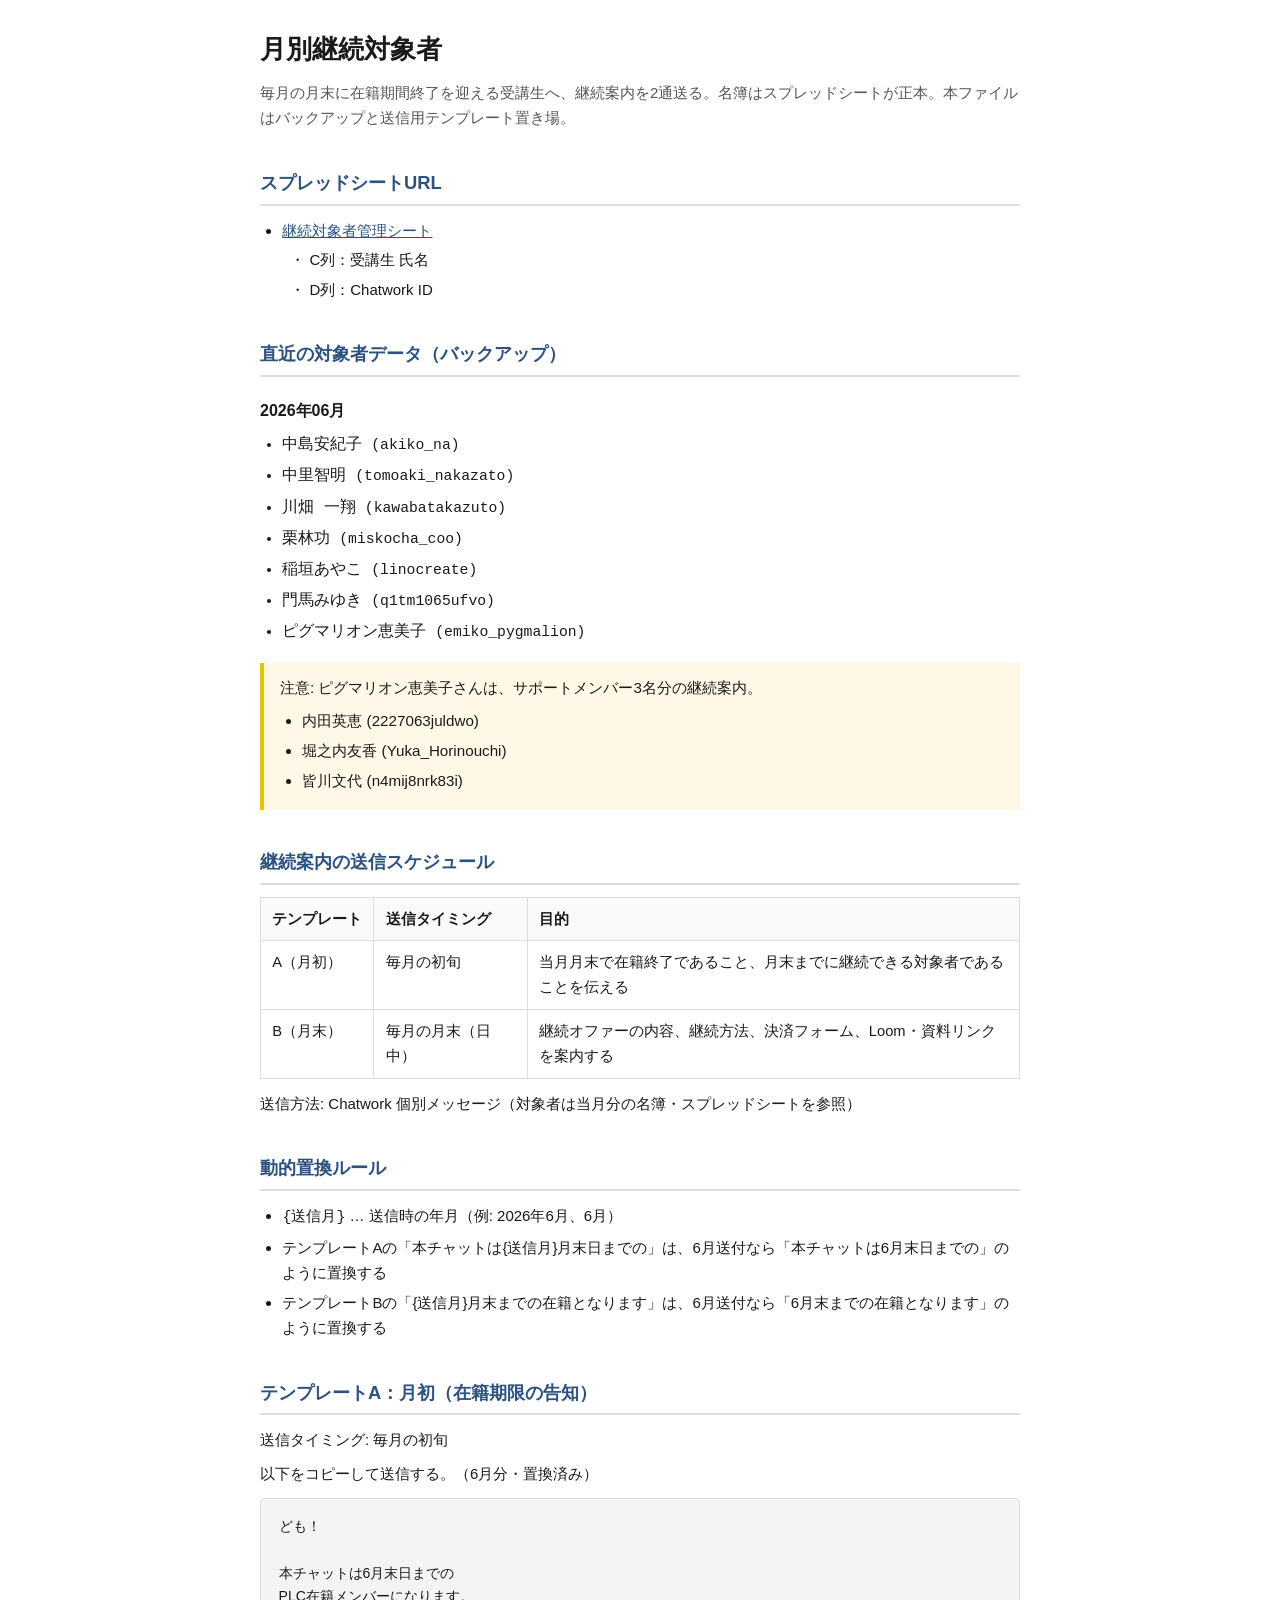
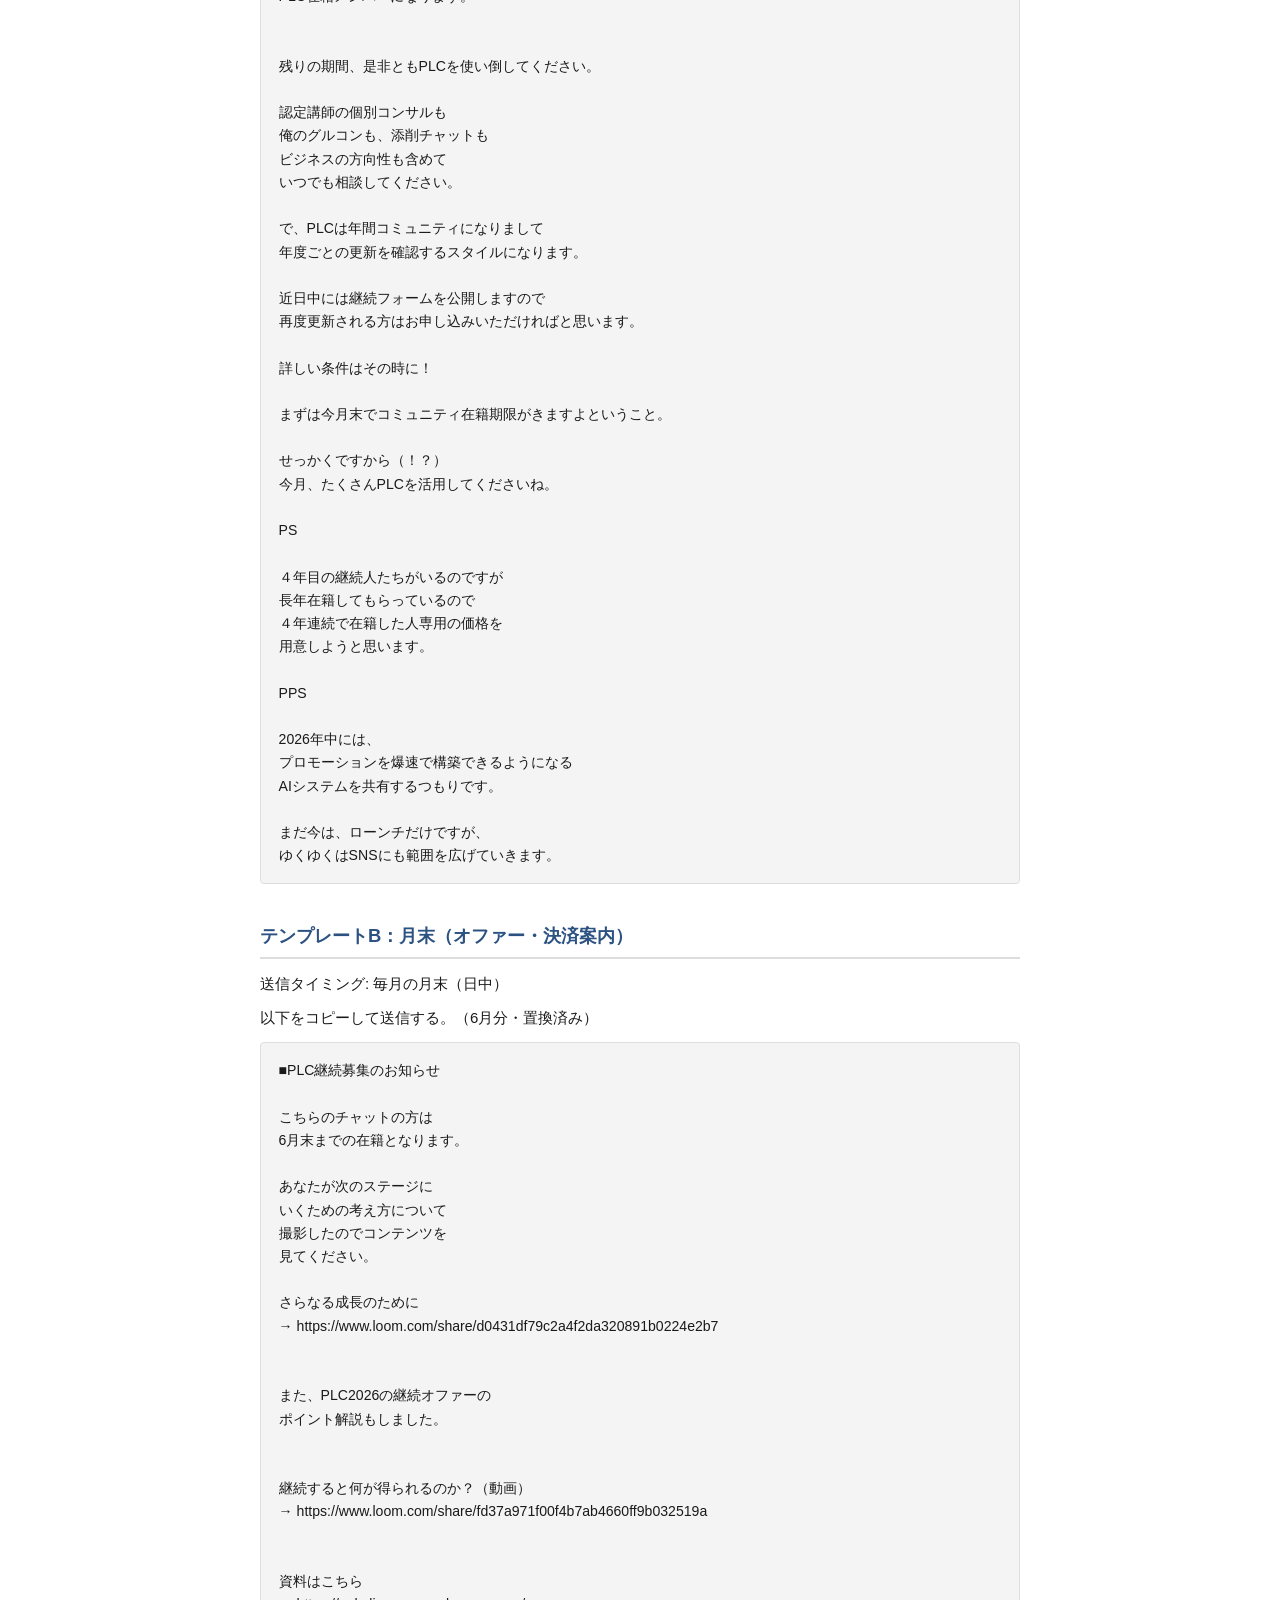
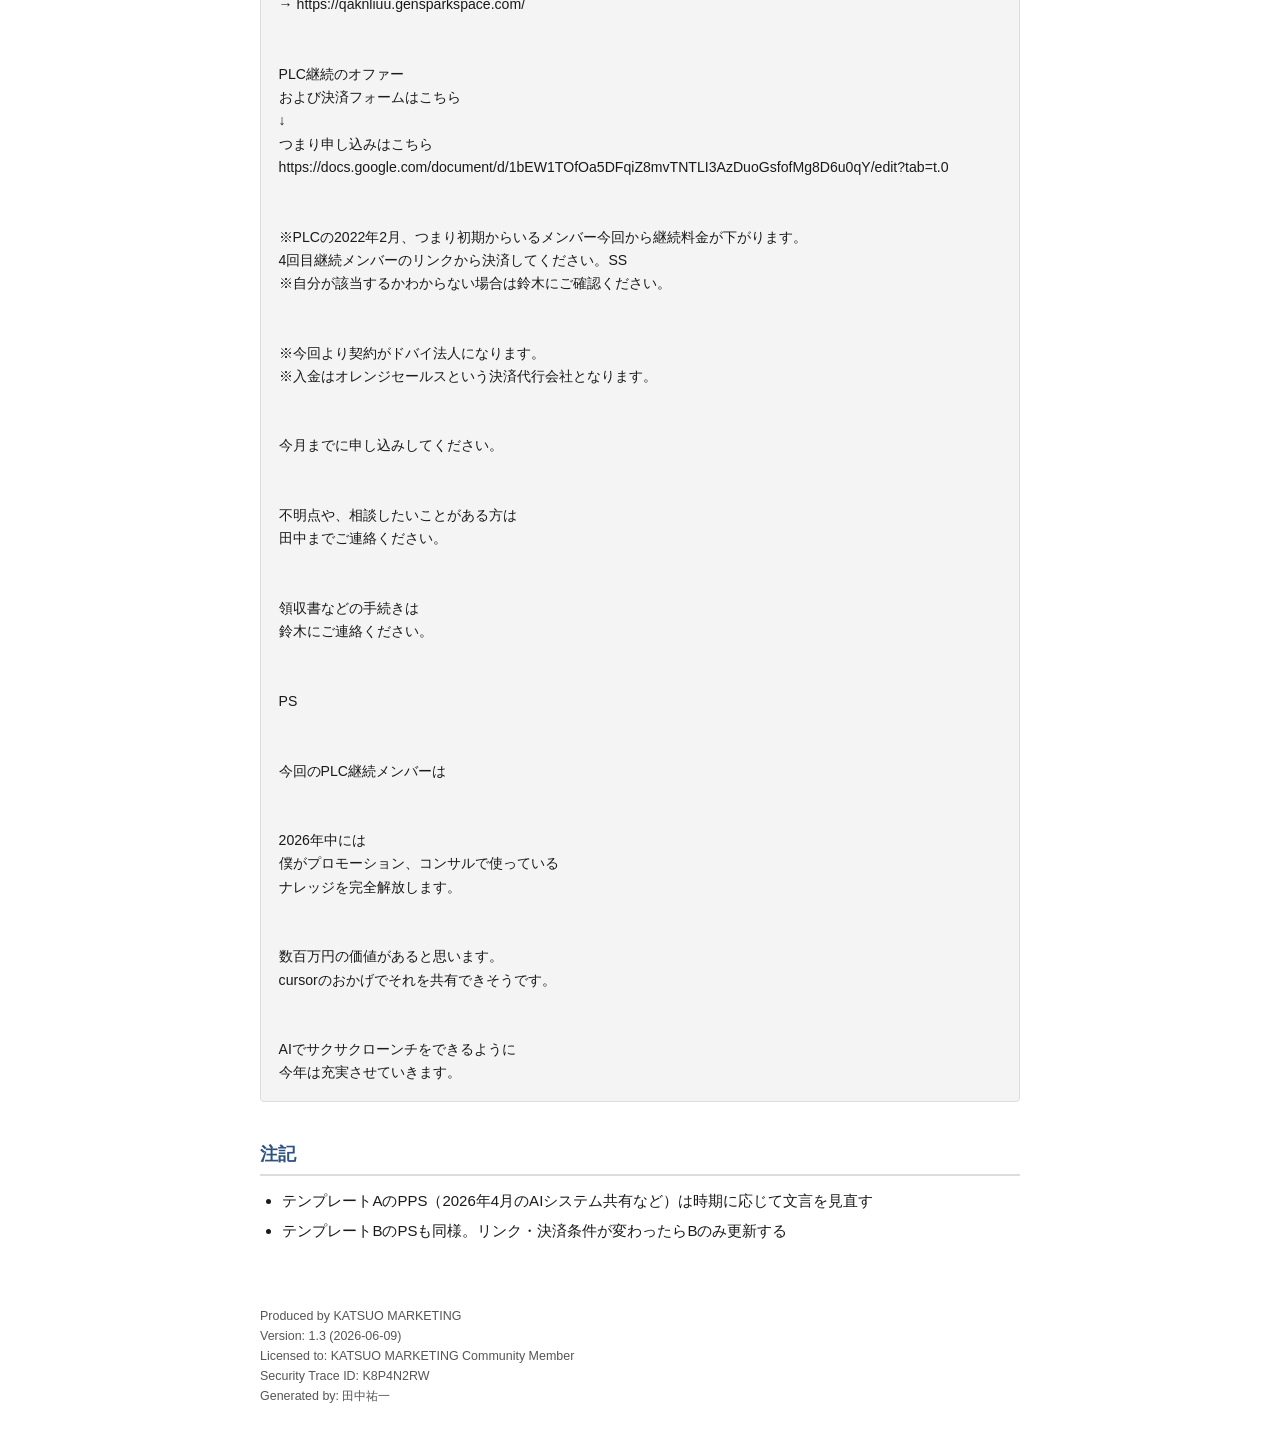
==== index.html @ 84ef6a15 "Add monthly continuation member page for GitHub Pages. Co-authored-by: Cursor <cursoragent@cursor.co" ====
<!DOCTYPE html>
<html lang="ja">
<head>
  <meta charset="UTF-8">
  <meta name="viewport" content="width=device-width, initial-scale=1.0">
  <title>月別継続対象者</title>
  <style>
    :root {
      --text: #1a1a1a;
      --muted: #555;
      --border: #ddd;
      --bg: #fafafa;
      --accent: #2c5282;
      --note-bg: #fff8e6;
      --note-border: #e6c200;
      --code-bg: #f4f4f4;
    }

    * { box-sizing: border-box; }

    body {
      margin: 0;
      padding: 2rem 1rem 3rem;
      font-family: "Hiragino Sans", "Hiragino Kaku Gothic ProN", "Yu Gothic", Meiryo, sans-serif;
      font-size: 15px;
      line-height: 1.7;
      color: var(--text);
      background: #fff;
    }

    .container {
      max-width: 760px;
      margin: 0 auto;
    }

    h1 {
      font-size: 1.6rem;
      margin: 0 0 0.75rem;
      line-height: 1.4;
    }

    h2 {
      font-size: 1.15rem;
      margin: 2.25rem 0 0.75rem;
      padding-bottom: 0.35rem;
      border-bottom: 2px solid var(--border);
      color: var(--accent);
    }

    h3 {
      font-size: 1rem;
      margin: 1.25rem 0 0.5rem;
      color: var(--text);
    }

    p { margin: 0.5rem 0; }

    ul {
      margin: 0.5rem 0;
      padding-left: 1.4rem;
    }

    li { margin: 0.25rem 0; }

    a { color: var(--accent); }

    table {
      width: 100%;
      border-collapse: collapse;
      margin: 0.75rem 0;
      font-size: 0.92rem;
    }

    th, td {
      border: 1px solid var(--border);
      padding: 0.55rem 0.7rem;
      text-align: left;
      vertical-align: top;
    }

    th {
      background: var(--bg);
      font-weight: 600;
      white-space: nowrap;
    }

    .lead {
      color: var(--muted);
      margin-bottom: 1.5rem;
    }

    .member-list li {
      font-family: "SF Mono", "Consolas", "Menlo", monospace;
      font-size: 0.92rem;
    }

    .member-list .name {
      font-family: inherit;
      font-size: 1rem;
    }

    .note {
      background: var(--note-bg);
      border-left: 4px solid var(--note-border);
      padding: 0.75rem 1rem;
      margin: 1rem 0;
      font-size: 0.95rem;
    }

    .note ul {
      margin-top: 0.5rem;
      margin-bottom: 0;
    }

    .template-block {
      background: var(--code-bg);
      border: 1px solid var(--border);
      border-radius: 4px;
      padding: 1rem 1.1rem;
      margin: 0.75rem 0 1rem;
      font-size: 0.88rem;
      line-height: 1.65;
      white-space: pre-wrap;
      word-break: break-word;
      overflow-x: auto;
    }

    .meta {
      margin-top: 3rem;
      padding-top: 1rem;
      font-size: 0.78rem;
      color: var(--muted);
      line-height: 1.6;
    }

    .sub-list {
      list-style: none;
      padding-left: 0.5rem;
      margin-top: 0.25rem;
    }

    .sub-list li::before {
      content: "・";
      margin-right: 0.25rem;
    }
  </style>
</head>
<body>
  <div class="container">
    <h1>月別継続対象者</h1>
    <p class="lead">毎月の月末に在籍期間終了を迎える受講生へ、継続案内を2通送る。名簿はスプレッドシートが正本。本ファイルはバックアップと送信用テンプレート置き場。</p>

    <h2>スプレッドシートURL</h2>
    <ul>
      <li><a href="https://docs.google.com/spreadsheets/d/1lRs3UuAnHOMv3fajl1opc0XC3Fh9GloGrffMXin7wsU/edit#gid=955661234" target="_blank" rel="noopener">継続対象者管理シート</a>
        <ul class="sub-list">
          <li>C列：受講生 氏名</li>
          <li>D列：Chatwork ID</li>
        </ul>
      </li>
    </ul>

    <h2>直近の対象者データ（バックアップ）</h2>
    <h3>2026年06月</h3>
    <ul class="member-list">
      <li><span class="name">中島安紀子</span> (akiko_na)</li>
      <li><span class="name">中里智明</span> (tomoaki_nakazato)</li>
      <li><span class="name">川畑 一翔</span> (kawabatakazuto)</li>
      <li><span class="name">栗林功</span> (miskocha_coo)</li>
      <li><span class="name">稲垣あやこ</span> (linocreate)</li>
      <li><span class="name">門馬みゆき</span> (q1tm1065ufvo)</li>
      <li><span class="name">ピグマリオン恵美子</span> (emiko_pygmalion)</li>
    </ul>
    <div class="note">
      注意: ピグマリオン恵美子さんは、サポートメンバー3名分の継続案内。
      <ul>
        <li>内田英恵 (2227063juldwo)</li>
        <li>堀之内友香 (Yuka_Horinouchi)</li>
        <li>皆川文代 (n4mij8nrk83i)</li>
      </ul>
    </div>

    <h2>継続案内の送信スケジュール</h2>
    <table>
      <thead>
        <tr>
          <th>テンプレート</th>
          <th>送信タイミング</th>
          <th>目的</th>
        </tr>
      </thead>
      <tbody>
        <tr>
          <td>A（月初）</td>
          <td>毎月の初旬</td>
          <td>当月月末で在籍終了であること、月末までに継続できる対象者であることを伝える</td>
        </tr>
        <tr>
          <td>B（月末）</td>
          <td>毎月の月末（日中）</td>
          <td>継続オファーの内容、継続方法、決済フォーム、Loom・資料リンクを案内する</td>
        </tr>
      </tbody>
    </table>
    <p>送信方法: Chatwork 個別メッセージ（対象者は当月分の名簿・スプレッドシートを参照）</p>

    <h2>動的置換ルール</h2>
    <ul>
      <li><code>{送信月}</code> … 送信時の年月（例: 2026年6月、6月）</li>
      <li>テンプレートAの「本チャットは{送信月}月末日までの」は、6月送付なら「本チャットは6月末日までの」のように置換する</li>
      <li>テンプレートBの「{送信月}月末までの在籍となります」は、6月送付なら「6月末までの在籍となります」のように置換する</li>
    </ul>

    <h2>テンプレートA：月初（在籍期限の告知）</h2>
    <p>送信タイミング: 毎月の初旬</p>
    <p>以下をコピーして送信する。（6月分・置換済み）</p>
    <div class="template-block">ども！

本チャットは6月末日までの
PLC在籍メンバーになります。


残りの期間、是非ともPLCを使い倒してください。

認定講師の個別コンサルも
俺のグルコンも、添削チャットも
ビジネスの方向性も含めて
いつでも相談してください。

で、PLCは年間コミュニティになりまして
年度ごとの更新を確認するスタイルになります。

近日中には継続フォームを公開しますので
再度更新される方はお申し込みいただければと思います。

詳しい条件はその時に！

まずは今月末でコミュニティ在籍期限がきますよということ。

せっかくですから（！？）
今月、たくさんPLCを活用してくださいね。

PS

４年目の継続人たちがいるのですが
長年在籍してもらっているので
４年連続で在籍した人専用の価格を
用意しようと思います。

PPS

2026年中には、
プロモーションを爆速で構築できるようになる
AIシステムを共有するつもりです。

まだ今は、ローンチだけですが、
ゆくゆくはSNSにも範囲を広げていきます。</div>

    <h2>テンプレートB：月末（オファー・決済案内）</h2>
    <p>送信タイミング: 毎月の月末（日中）</p>
    <p>以下をコピーして送信する。（6月分・置換済み）</p>
    <div class="template-block">■PLC継続募集のお知らせ

こちらのチャットの方は
6月末までの在籍となります。

あなたが次のステージに
いくための考え方について
撮影したのでコンテンツを
見てください。

さらなる成長のために
→ https://www.loom.com/share/d0431df79c2a4f2da320891b0224e2b7


また、PLC2026の継続オファーの
ポイント解説もしました。


継続すると何が得られるのか？（動画）
→ https://www.loom.com/share/fd37a971f00f4b7ab4660ff9b032519a


資料はこちら
→ https://qaknliuu.gensparkspace.com/


PLC継続のオファー
および決済フォームはこちら
↓
つまり申し込みはこちら
https://docs.google.com/document/d/1bEW1TOfOa5DFqiZ8mvTNTLI3AzDuoGsfofMg8D6u0qY/edit?tab=t.0


※PLCの2022年2月、つまり初期からいるメンバー今回から継続料金が下がります。
4回目継続メンバーのリンクから決済してください。SS
※自分が該当するかわからない場合は鈴木にご確認ください。


※今回より契約がドバイ法人になります。
※入金はオレンジセールスという決済代行会社となります。


今月までに申し込みしてください。


不明点や、相談したいことがある方は
田中までご連絡ください。


領収書などの手続きは
鈴木にご連絡ください。


PS


今回のPLC継続メンバーは


2026年中には
僕がプロモーション、コンサルで使っている
ナレッジを完全解放します。


数百万円の価値があると思います。
cursorのおかげでそれを共有できそうです。


AIでサクサクローンチをできるように
今年は充実させていきます。</div>

    <h2>注記</h2>
    <ul>
      <li>テンプレートAのPPS（2026年4月のAIシステム共有など）は時期に応じて文言を見直す</li>
      <li>テンプレートBのPSも同様。リンク・決済条件が変わったらBのみ更新する</li>
    </ul>

    <div class="meta">
      Produced by KATSUO MARKETING<br>
      Version: 1.3 (2026-06-09)<br>
      Licensed to: KATSUO MARKETING Community Member<br>
      Security Trace ID: K8P4N2RW<br>
      Generated by: 田中祐一
    </div>
  </div>
</body>
</html>
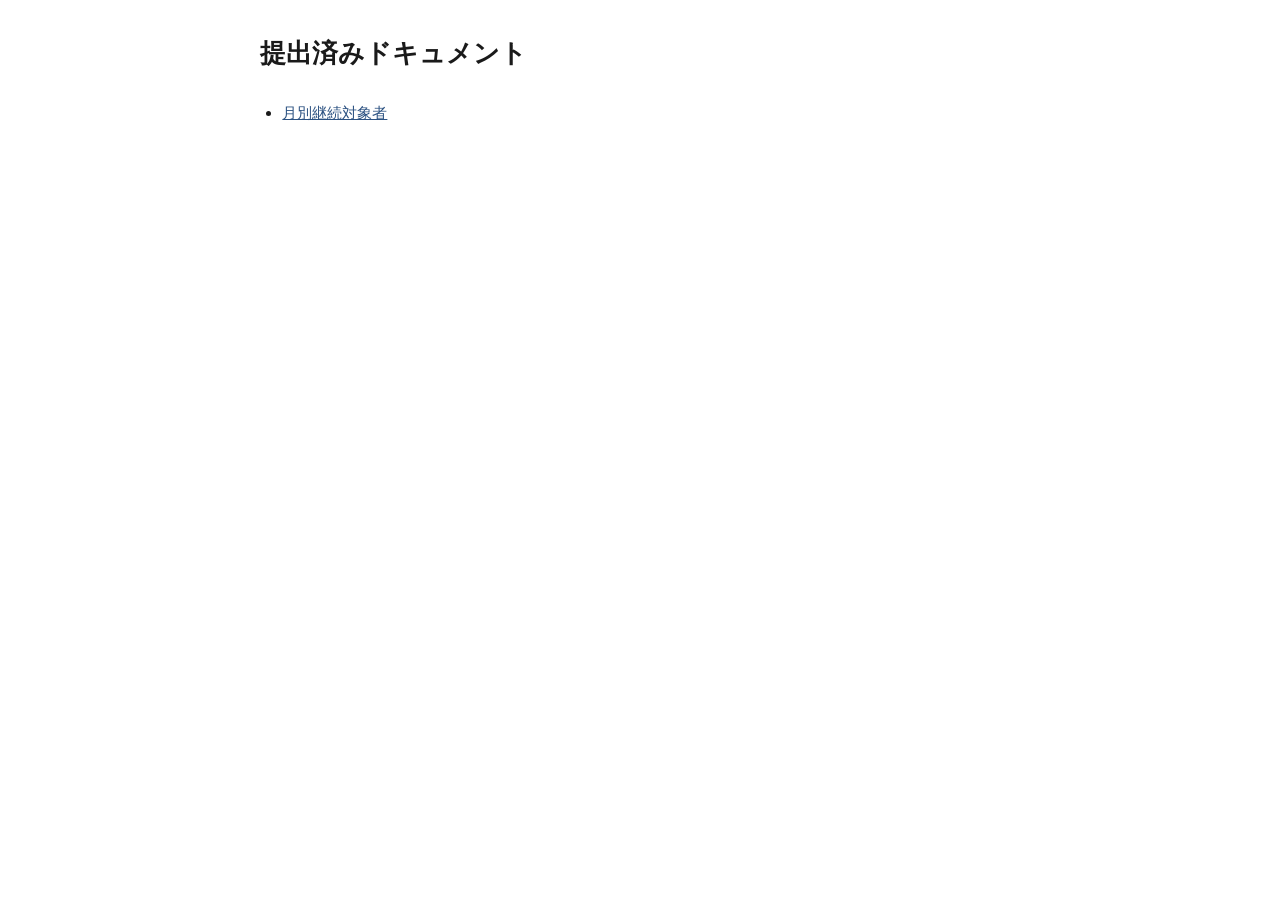
==== commit 1d0fc87c: "20260621" ====
--- a/index.html
+++ b/index.html
@@ -3,346 +3,42 @@
 <head>
   <meta charset="UTF-8">
   <meta name="viewport" content="width=device-width, initial-scale=1.0">
-  <title>月別継続対象者</title>
+  <title>提出済みドキュメント</title>
   <style>
-    :root {
-      --text: #1a1a1a;
-      --muted: #555;
-      --border: #ddd;
-      --bg: #fafafa;
-      --accent: #2c5282;
-      --note-bg: #fff8e6;
-      --note-border: #e6c200;
-      --code-bg: #f4f4f4;
-    }
-
-    * { box-sizing: border-box; }
-
     body {
       margin: 0;
-      padding: 2rem 1rem 3rem;
+      padding: 2rem 1rem;
       font-family: "Hiragino Sans", "Hiragino Kaku Gothic ProN", "Yu Gothic", Meiryo, sans-serif;
       font-size: 15px;
       line-height: 1.7;
-      color: var(--text);
+      color: #1a1a1a;
       background: #fff;
     }
-
     .container {
       max-width: 760px;
       margin: 0 auto;
     }
-
     h1 {
       font-size: 1.6rem;
-      margin: 0 0 0.75rem;
-      line-height: 1.4;
+      margin: 0 0 1.5rem;
     }
-
-    h2 {
-      font-size: 1.15rem;
-      margin: 2.25rem 0 0.75rem;
-      padding-bottom: 0.35rem;
-      border-bottom: 2px solid var(--border);
-      color: var(--accent);
-    }
-
-    h3 {
-      font-size: 1rem;
-      margin: 1.25rem 0 0.5rem;
-      color: var(--text);
-    }
-
-    p { margin: 0.5rem 0; }
-
     ul {
-      margin: 0.5rem 0;
       padding-left: 1.4rem;
     }
-
-    li { margin: 0.25rem 0; }
-
-    a { color: var(--accent); }
-
-    table {
-      width: 100%;
-      border-collapse: collapse;
-      margin: 0.75rem 0;
-      font-size: 0.92rem;
+    li {
+      margin: 0.5rem 0;
     }
-
-    th, td {
-      border: 1px solid var(--border);
-      padding: 0.55rem 0.7rem;
-      text-align: left;
-      vertical-align: top;
-    }
-
-    th {
-      background: var(--bg);
-      font-weight: 600;
-      white-space: nowrap;
-    }
-
-    .lead {
-      color: var(--muted);
-      margin-bottom: 1.5rem;
-    }
-
-    .member-list li {
-      font-family: "SF Mono", "Consolas", "Menlo", monospace;
-      font-size: 0.92rem;
-    }
-
-    .member-list .name {
-      font-family: inherit;
-      font-size: 1rem;
-    }
-
-    .note {
-      background: var(--note-bg);
-      border-left: 4px solid var(--note-border);
-      padding: 0.75rem 1rem;
-      margin: 1rem 0;
-      font-size: 0.95rem;
-    }
-
-    .note ul {
-      margin-top: 0.5rem;
-      margin-bottom: 0;
-    }
-
-    .template-block {
-      background: var(--code-bg);
-      border: 1px solid var(--border);
-      border-radius: 4px;
-      padding: 1rem 1.1rem;
-      margin: 0.75rem 0 1rem;
-      font-size: 0.88rem;
-      line-height: 1.65;
-      white-space: pre-wrap;
-      word-break: break-word;
-      overflow-x: auto;
-    }
-
-    .meta {
-      margin-top: 3rem;
-      padding-top: 1rem;
-      font-size: 0.78rem;
-      color: var(--muted);
-      line-height: 1.6;
-    }
-
-    .sub-list {
-      list-style: none;
-      padding-left: 0.5rem;
-      margin-top: 0.25rem;
-    }
-
-    .sub-list li::before {
-      content: "・";
-      margin-right: 0.25rem;
+    a {
+      color: #2c5282;
     }
   </style>
 </head>
 <body>
   <div class="container">
-    <h1>月別継続対象者</h1>
-    <p class="lead">毎月の月末に在籍期間終了を迎える受講生へ、継続案内を2通送る。名簿はスプレッドシートが正本。本ファイルはバックアップと送信用テンプレート置き場。</p>
-
-    <h2>スプレッドシートURL</h2>
+    <h1>提出済みドキュメント</h1>
     <ul>
-      <li><a href="https://docs.google.com/spreadsheets/d/1lRs3UuAnHOMv3fajl1opc0XC3Fh9GloGrffMXin7wsU/edit#gid=955661234" target="_blank" rel="noopener">継続対象者管理シート</a>
-        <ul class="sub-list">
-          <li>C列：受講生 氏名</li>
-          <li>D列：Chatwork ID</li>
-        </ul>
-      </li>
+      <li><a href="提出済み/月別継続対象者.html">月別継続対象者</a></li>
     </ul>
-
-    <h2>直近の対象者データ（バックアップ）</h2>
-    <h3>2026年06月</h3>
-    <ul class="member-list">
-      <li><span class="name">中島安紀子</span> (akiko_na)</li>
-      <li><span class="name">中里智明</span> (tomoaki_nakazato)</li>
-      <li><span class="name">川畑 一翔</span> (kawabatakazuto)</li>
-      <li><span class="name">栗林功</span> (miskocha_coo)</li>
-      <li><span class="name">稲垣あやこ</span> (linocreate)</li>
-      <li><span class="name">門馬みゆき</span> (q1tm1065ufvo)</li>
-      <li><span class="name">ピグマリオン恵美子</span> (emiko_pygmalion)</li>
-    </ul>
-    <div class="note">
-      注意: ピグマリオン恵美子さんは、サポートメンバー3名分の継続案内。
-      <ul>
-        <li>内田英恵 (2227063juldwo)</li>
-        <li>堀之内友香 (Yuka_Horinouchi)</li>
-        <li>皆川文代 (n4mij8nrk83i)</li>
-      </ul>
-    </div>
-
-    <h2>継続案内の送信スケジュール</h2>
-    <table>
-      <thead>
-        <tr>
-          <th>テンプレート</th>
-          <th>送信タイミング</th>
-          <th>目的</th>
-        </tr>
-      </thead>
-      <tbody>
-        <tr>
-          <td>A（月初）</td>
-          <td>毎月の初旬</td>
-          <td>当月月末で在籍終了であること、月末までに継続できる対象者であることを伝える</td>
-        </tr>
-        <tr>
-          <td>B（月末）</td>
-          <td>毎月の月末（日中）</td>
-          <td>継続オファーの内容、継続方法、決済フォーム、Loom・資料リンクを案内する</td>
-        </tr>
-      </tbody>
-    </table>
-    <p>送信方法: Chatwork 個別メッセージ（対象者は当月分の名簿・スプレッドシートを参照）</p>
-
-    <h2>動的置換ルール</h2>
-    <ul>
-      <li><code>{送信月}</code> … 送信時の年月（例: 2026年6月、6月）</li>
-      <li>テンプレートAの「本チャットは{送信月}月末日までの」は、6月送付なら「本チャットは6月末日までの」のように置換する</li>
-      <li>テンプレートBの「{送信月}月末までの在籍となります」は、6月送付なら「6月末までの在籍となります」のように置換する</li>
-    </ul>
-
-    <h2>テンプレートA：月初（在籍期限の告知）</h2>
-    <p>送信タイミング: 毎月の初旬</p>
-    <p>以下をコピーして送信する。（6月分・置換済み）</p>
-    <div class="template-block">ども！
-
-本チャットは6月末日までの
-PLC在籍メンバーになります。
-
-
-残りの期間、是非ともPLCを使い倒してください。
-
-認定講師の個別コンサルも
-俺のグルコンも、添削チャットも
-ビジネスの方向性も含めて
-いつでも相談してください。
-
-で、PLCは年間コミュニティになりまして
-年度ごとの更新を確認するスタイルになります。
-
-近日中には継続フォームを公開しますので
-再度更新される方はお申し込みいただければと思います。
-
-詳しい条件はその時に！
-
-まずは今月末でコミュニティ在籍期限がきますよということ。
-
-せっかくですから（！？）
-今月、たくさんPLCを活用してくださいね。
-
-PS
-
-４年目の継続人たちがいるのですが
-長年在籍してもらっているので
-４年連続で在籍した人専用の価格を
-用意しようと思います。
-
-PPS
-
-2026年中には、
-プロモーションを爆速で構築できるようになる
-AIシステムを共有するつもりです。
-
-まだ今は、ローンチだけですが、
-ゆくゆくはSNSにも範囲を広げていきます。</div>
-
-    <h2>テンプレートB：月末（オファー・決済案内）</h2>
-    <p>送信タイミング: 毎月の月末（日中）</p>
-    <p>以下をコピーして送信する。（6月分・置換済み）</p>
-    <div class="template-block">■PLC継続募集のお知らせ
-
-こちらのチャットの方は
-6月末までの在籍となります。
-
-あなたが次のステージに
-いくための考え方について
-撮影したのでコンテンツを
-見てください。
-
-さらなる成長のために
-→ https://www.loom.com/share/d0431df79c2a4f2da320891b0224e2b7
-
-
-また、PLC2026の継続オファーの
-ポイント解説もしました。
-
-
-継続すると何が得られるのか？（動画）
-→ https://www.loom.com/share/fd37a971f00f4b7ab4660ff9b032519a
-
-
-資料はこちら
-→ https://qaknliuu.gensparkspace.com/
-
-
-PLC継続のオファー
-および決済フォームはこちら
-↓
-つまり申し込みはこちら
-https://docs.google.com/document/d/1bEW1TOfOa5DFqiZ8mvTNTLI3AzDuoGsfofMg8D6u0qY/edit?tab=t.0
-
-
-※PLCの2022年2月、つまり初期からいるメンバー今回から継続料金が下がります。
-4回目継続メンバーのリンクから決済してください。SS
-※自分が該当するかわからない場合は鈴木にご確認ください。
-
-
-※今回より契約がドバイ法人になります。
-※入金はオレンジセールスという決済代行会社となります。
-
-
-今月までに申し込みしてください。
-
-
-不明点や、相談したいことがある方は
-田中までご連絡ください。
-
-
-領収書などの手続きは
-鈴木にご連絡ください。
-
-
-PS
-
-
-今回のPLC継続メンバーは
-
-
-2026年中には
-僕がプロモーション、コンサルで使っている
-ナレッジを完全解放します。
-
-
-数百万円の価値があると思います。
-cursorのおかげでそれを共有できそうです。
-
-
-AIでサクサクローンチをできるように
-今年は充実させていきます。</div>
-
-    <h2>注記</h2>
-    <ul>
-      <li>テンプレートAのPPS（2026年4月のAIシステム共有など）は時期に応じて文言を見直す</li>
-      <li>テンプレートBのPSも同様。リンク・決済条件が変わったらBのみ更新する</li>
-    </ul>
-
-    <div class="meta">
-      Produced by KATSUO MARKETING<br>
-      Version: 1.3 (2026-06-09)<br>
-      Licensed to: KATSUO MARKETING Community Member<br>
-      Security Trace ID: K8P4N2RW<br>
-      Generated by: 田中祐一
-    </div>
   </div>
 </body>
 </html>
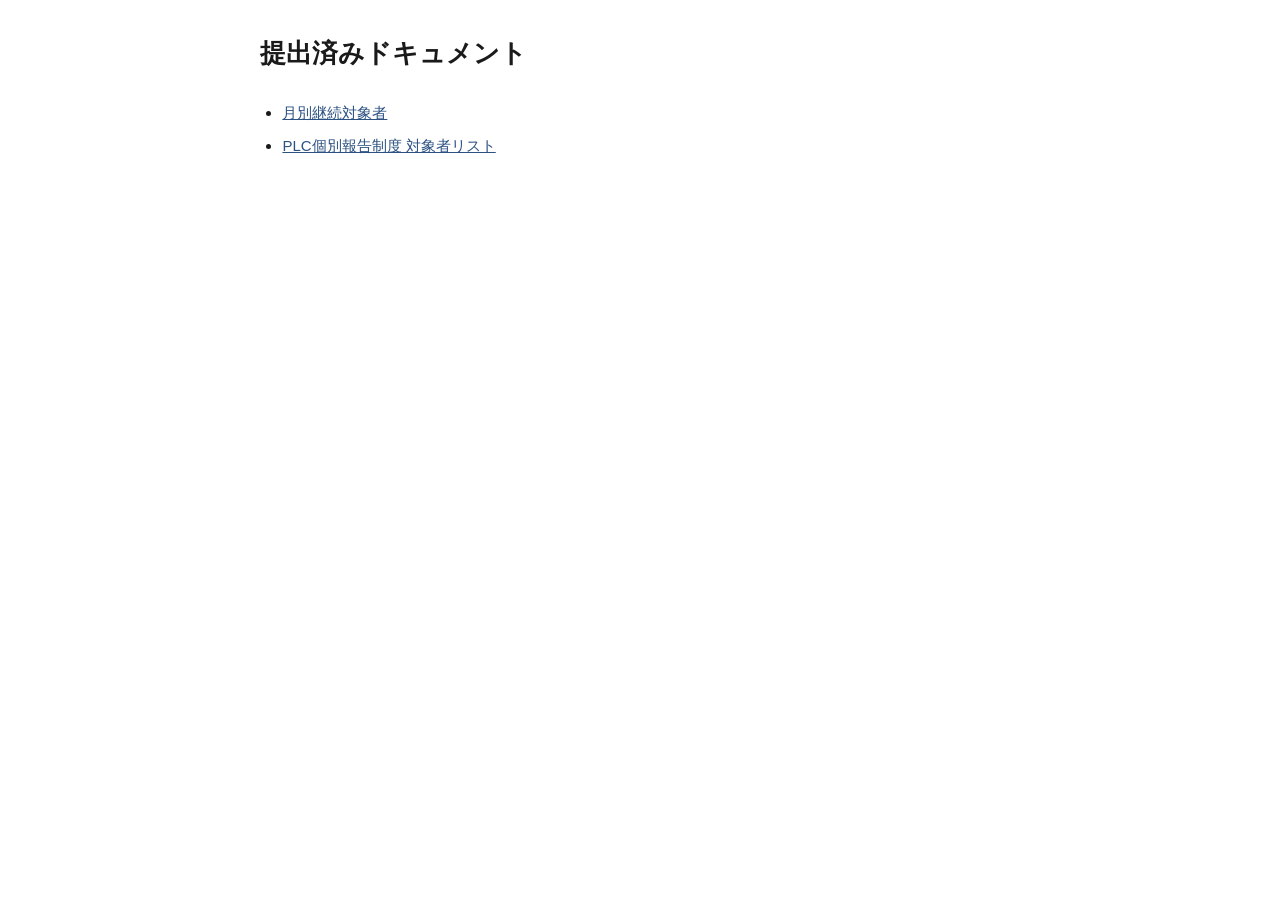
==== commit 224afb7d: "Add PLC個別報告制度 対象者リスト page (v1.2). Co-authored-by: Cursor <cursoragent@cursor.com>" ====
--- a/index.html
+++ b/index.html
@@ -38,6 +38,7 @@
     <h1>提出済みドキュメント</h1>
     <ul>
       <li><a href="提出済み/月別継続対象者.html">月別継続対象者</a></li>
+      <li><a href="提出済み/PLC個別報告制度_対象者リスト.html">PLC個別報告制度 対象者リスト</a></li>
     </ul>
   </div>
 </body>
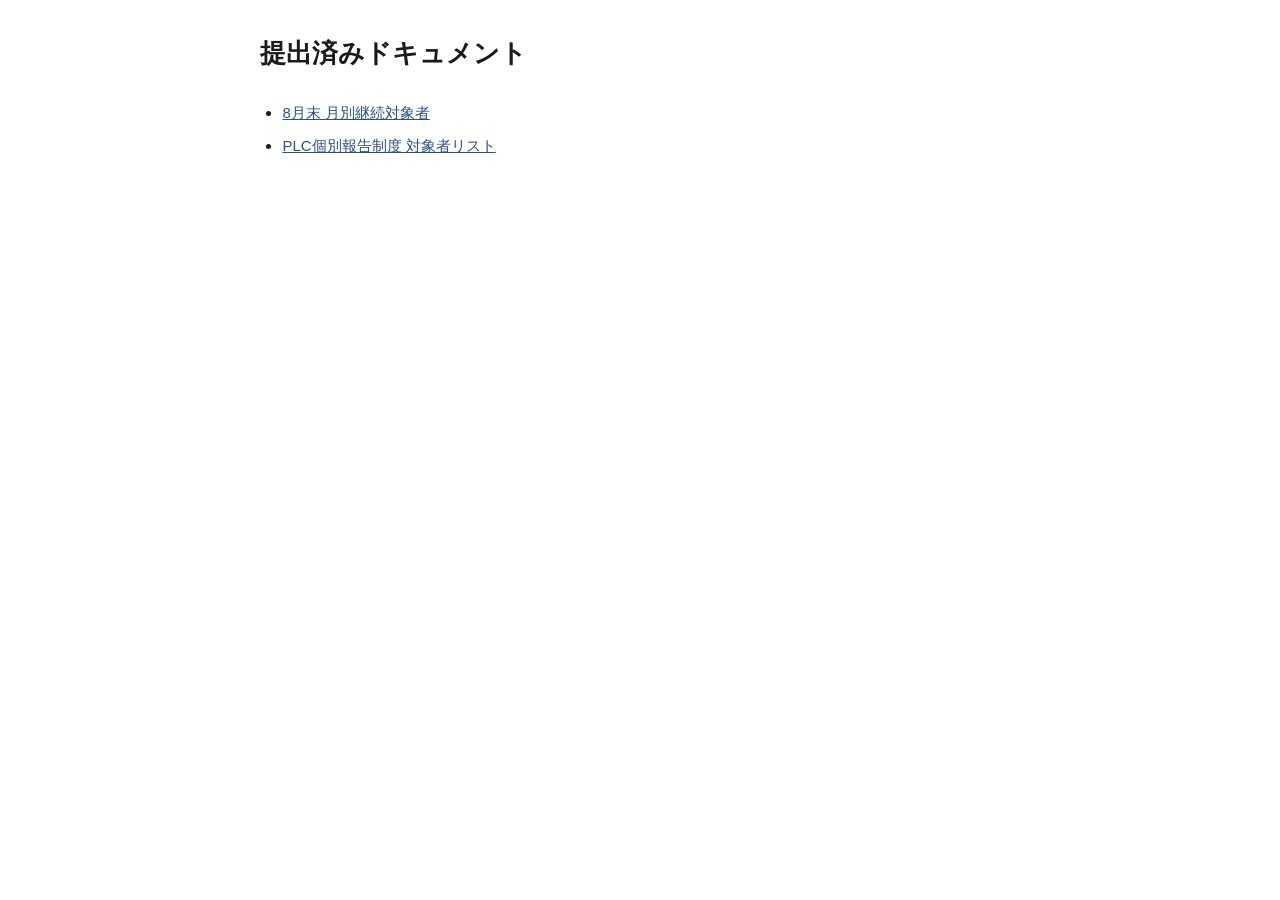
==== commit 4e1c48c9: "Update 月別継続対象者 to 8月末 page (v1.0). Co-authored-by: Cursor <cursoragent@cursor.com>" ====
--- a/index.html
+++ b/index.html
@@ -37,7 +37,7 @@
   <div class="container">
     <h1>提出済みドキュメント</h1>
     <ul>
-      <li><a href="提出済み/月別継続対象者.html">月別継続対象者</a></li>
+      <li><a href="提出済み/月別継続対象者.html">8月末 月別継続対象者</a></li>
       <li><a href="提出済み/PLC個別報告制度_対象者リスト.html">PLC個別報告制度 対象者リスト</a></li>
     </ul>
   </div>
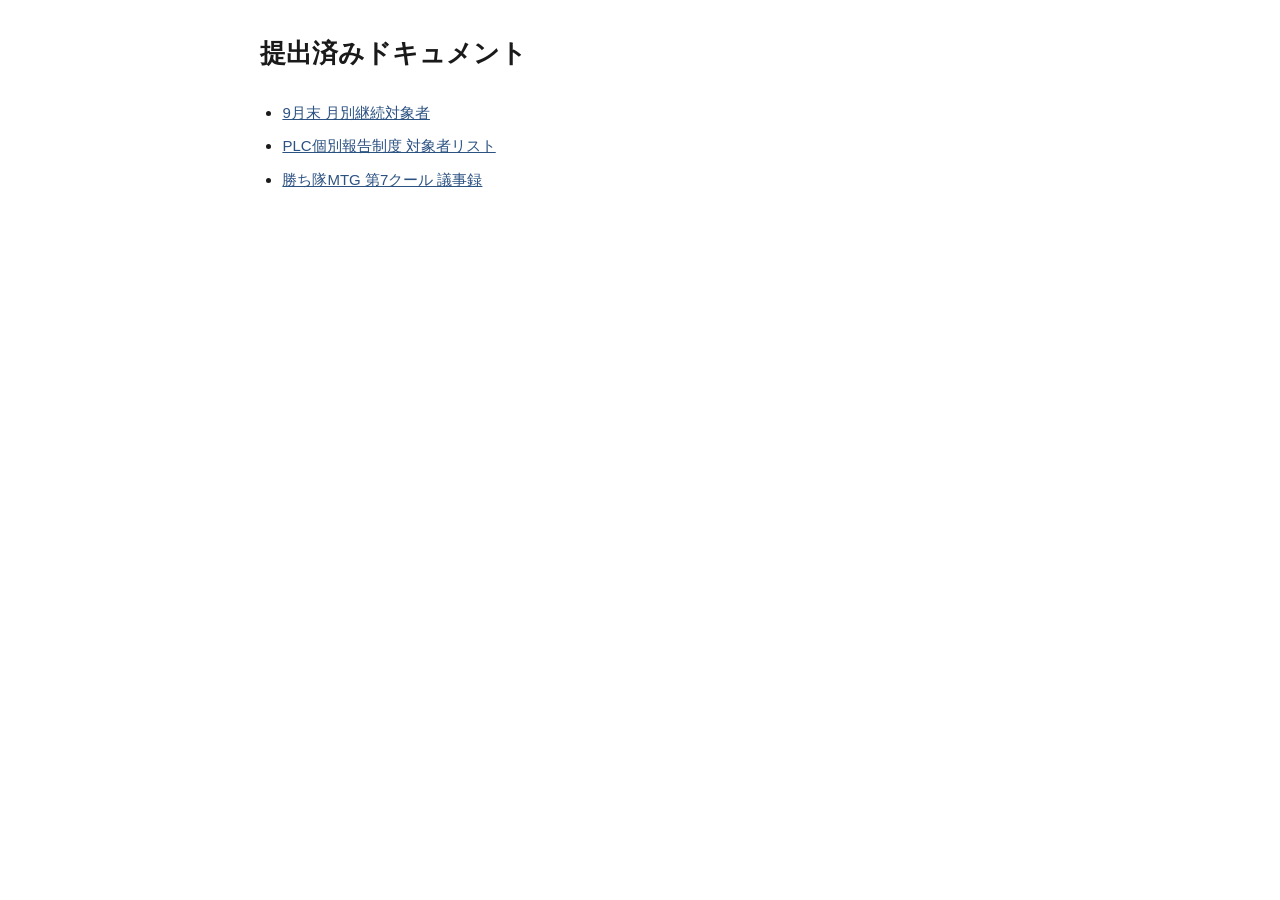
==== commit ab1ef637: "Update 月別継続対象者 to September 2026 (9月末). Co-authored-by: Cursor <cursoragent@cursor.com>" ====
--- a/index.html
+++ b/index.html
@@ -37,8 +37,9 @@
   <div class="container">
     <h1>提出済みドキュメント</h1>
     <ul>
-      <li><a href="提出済み/月別継続対象者.html">8月末 月別継続対象者</a></li>
+      <li><a href="提出済み/月別継続対象者.html">9月末 月別継続対象者</a></li>
       <li><a href="提出済み/PLC個別報告制度_対象者リスト.html">PLC個別報告制度 対象者リスト</a></li>
+      <li><a href="提出済み/勝ち隊MTG_第7クール/">勝ち隊MTG 第7クール 議事録</a></li>
     </ul>
   </div>
 </body>
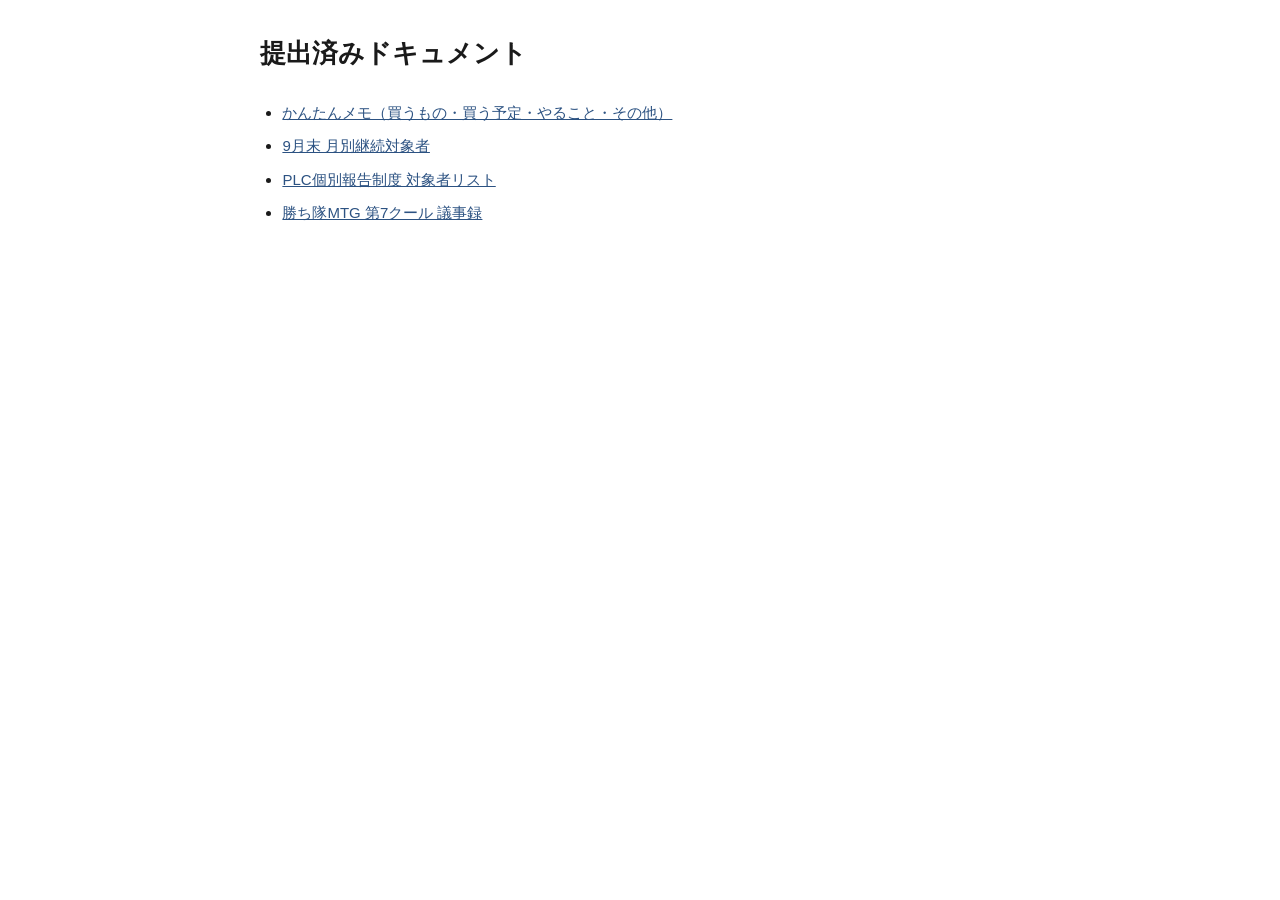
==== commit 4f1a8984: "20260909アプリ" ====
--- a/index.html
+++ b/index.html
@@ -37,6 +37,7 @@
   <div class="container">
     <h1>提出済みドキュメント</h1>
     <ul>
+      <li><a href="memo-app/">かんたんメモ（買うもの・買う予定・やること・その他）</a></li>
       <li><a href="提出済み/月別継続対象者.html">9月末 月別継続対象者</a></li>
       <li><a href="提出済み/PLC個別報告制度_対象者リスト.html">PLC個別報告制度 対象者リスト</a></li>
       <li><a href="提出済み/勝ち隊MTG_第7クール/">勝ち隊MTG 第7クール 議事録</a></li>
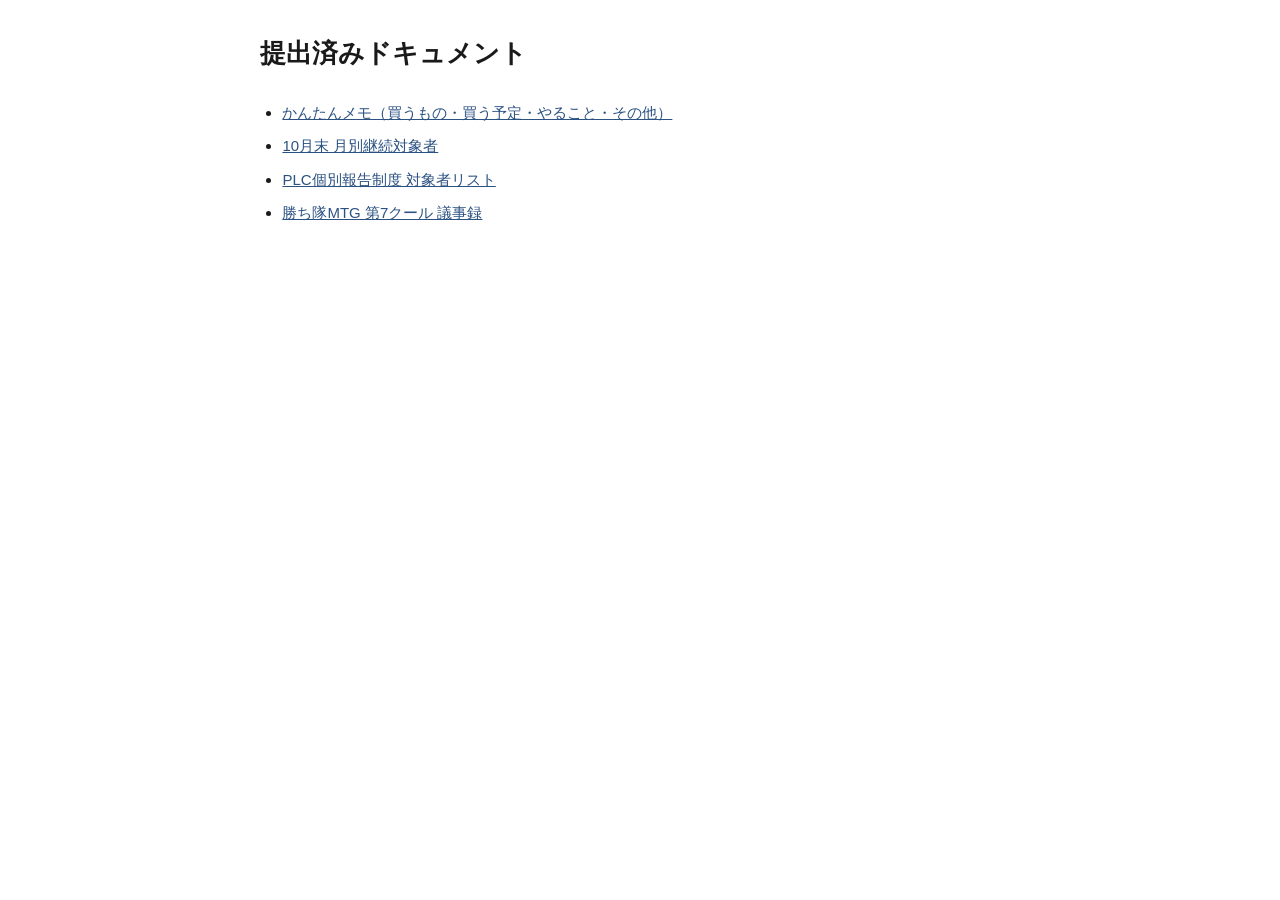
==== commit b4579e78: "Update 月別継続対象者 to October 2026 (10月末). Co-authored-by: Cursor <cursoragent@cursor.com>" ====
--- a/index.html
+++ b/index.html
@@ -38,7 +38,7 @@
     <h1>提出済みドキュメント</h1>
     <ul>
       <li><a href="memo-app/">かんたんメモ（買うもの・買う予定・やること・その他）</a></li>
-      <li><a href="提出済み/月別継続対象者.html">9月末 月別継続対象者</a></li>
+      <li><a href="提出済み/月別継続対象者.html">10月末 月別継続対象者</a></li>
       <li><a href="提出済み/PLC個別報告制度_対象者リスト.html">PLC個別報告制度 対象者リスト</a></li>
       <li><a href="提出済み/勝ち隊MTG_第7クール/">勝ち隊MTG 第7クール 議事録</a></li>
     </ul>
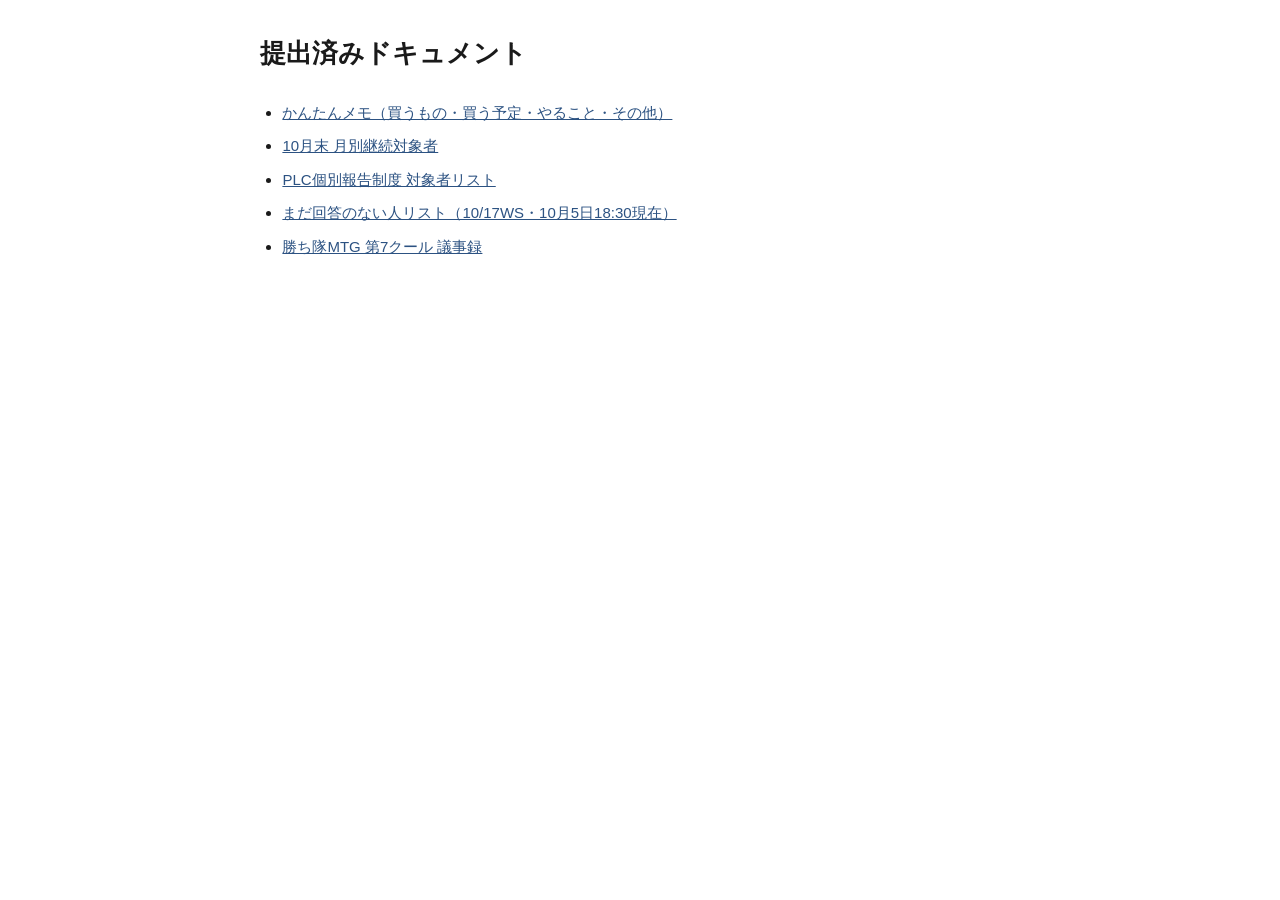
==== commit de177703: "Add unanswered RSVP list for 10/17 workshop (as of Oct 5). Co-authored-by: Cursor <cursoragent@curso" ====
--- a/index.html
+++ b/index.html
@@ -40,6 +40,7 @@
       <li><a href="memo-app/">かんたんメモ（買うもの・買う予定・やること・その他）</a></li>
       <li><a href="提出済み/月別継続対象者.html">10月末 月別継続対象者</a></li>
       <li><a href="提出済み/PLC個別報告制度_対象者リスト.html">PLC個別報告制度 対象者リスト</a></li>
+      <li><a href="提出済み/まだ回答のない人リスト_1017WS.html">まだ回答のない人リスト（10/17WS・10月5日18:30現在）</a></li>
       <li><a href="提出済み/勝ち隊MTG_第7クール/">勝ち隊MTG 第7クール 議事録</a></li>
     </ul>
   </div>
